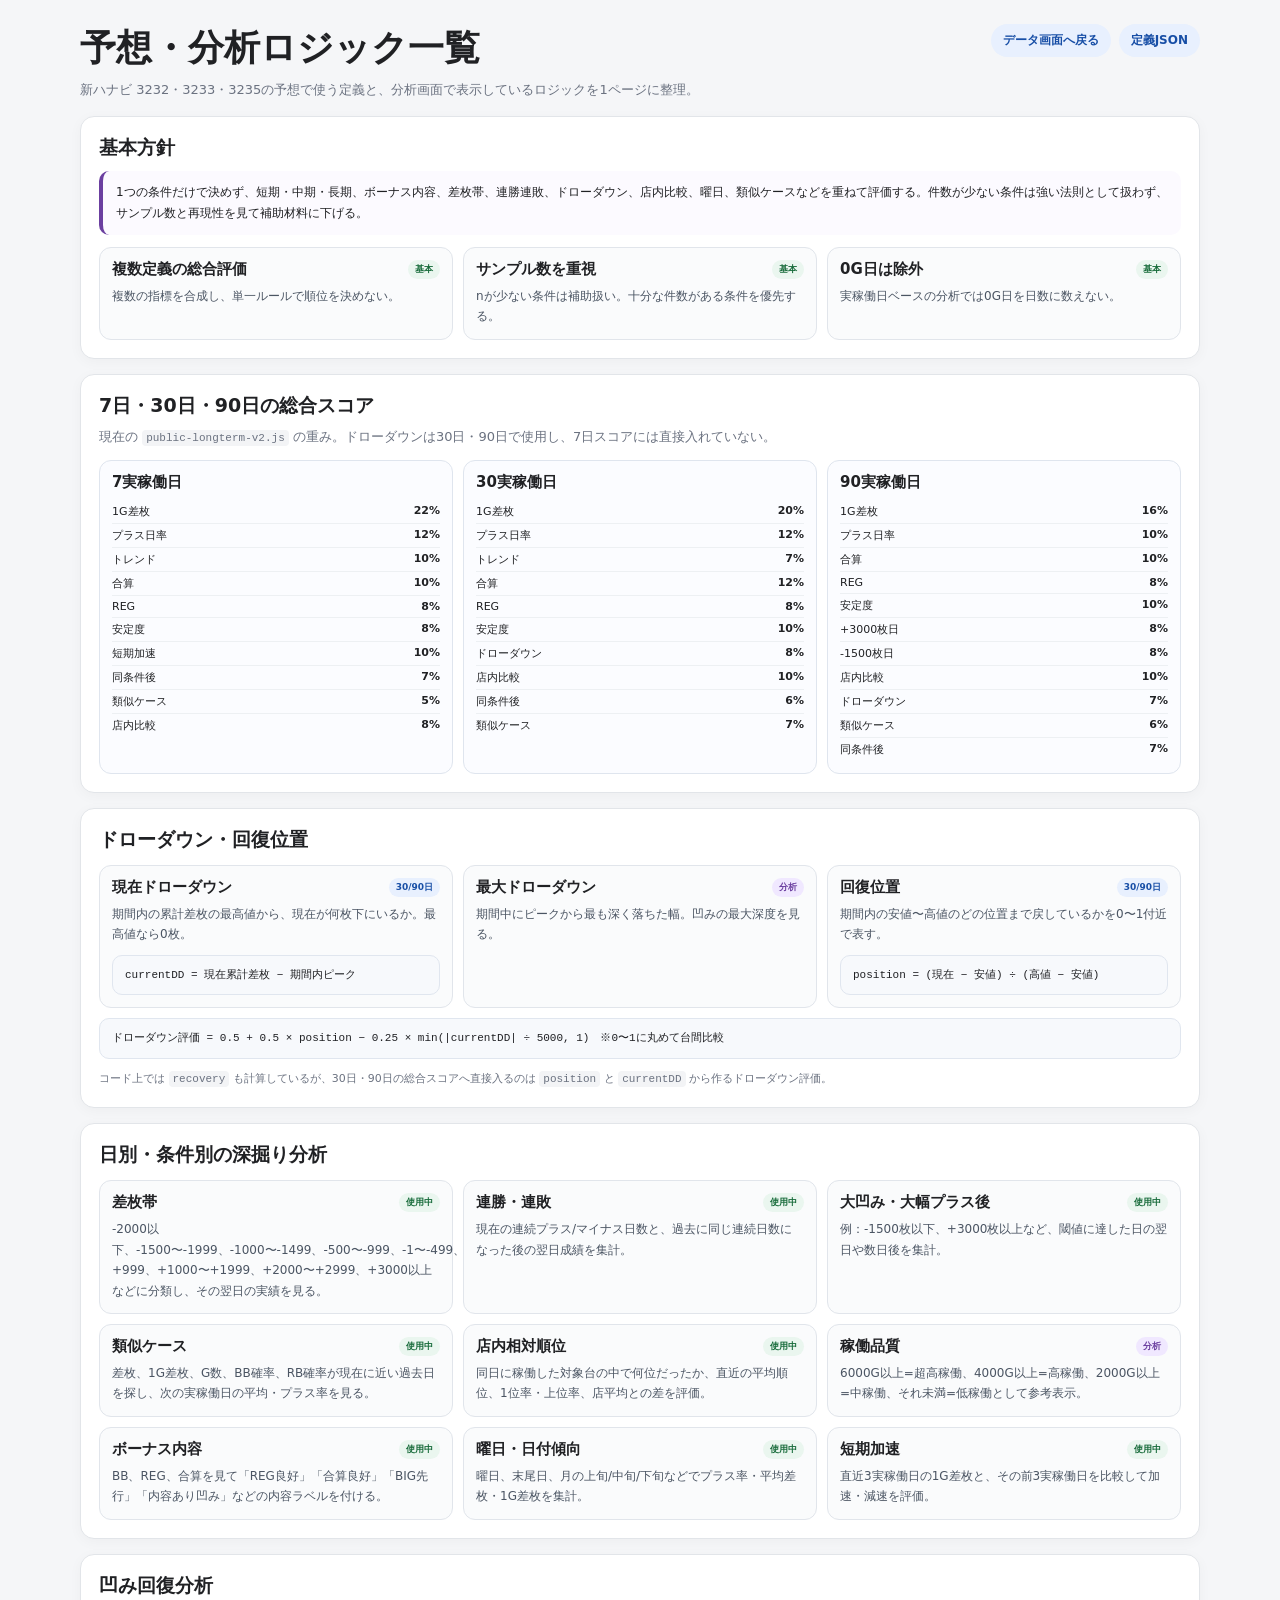
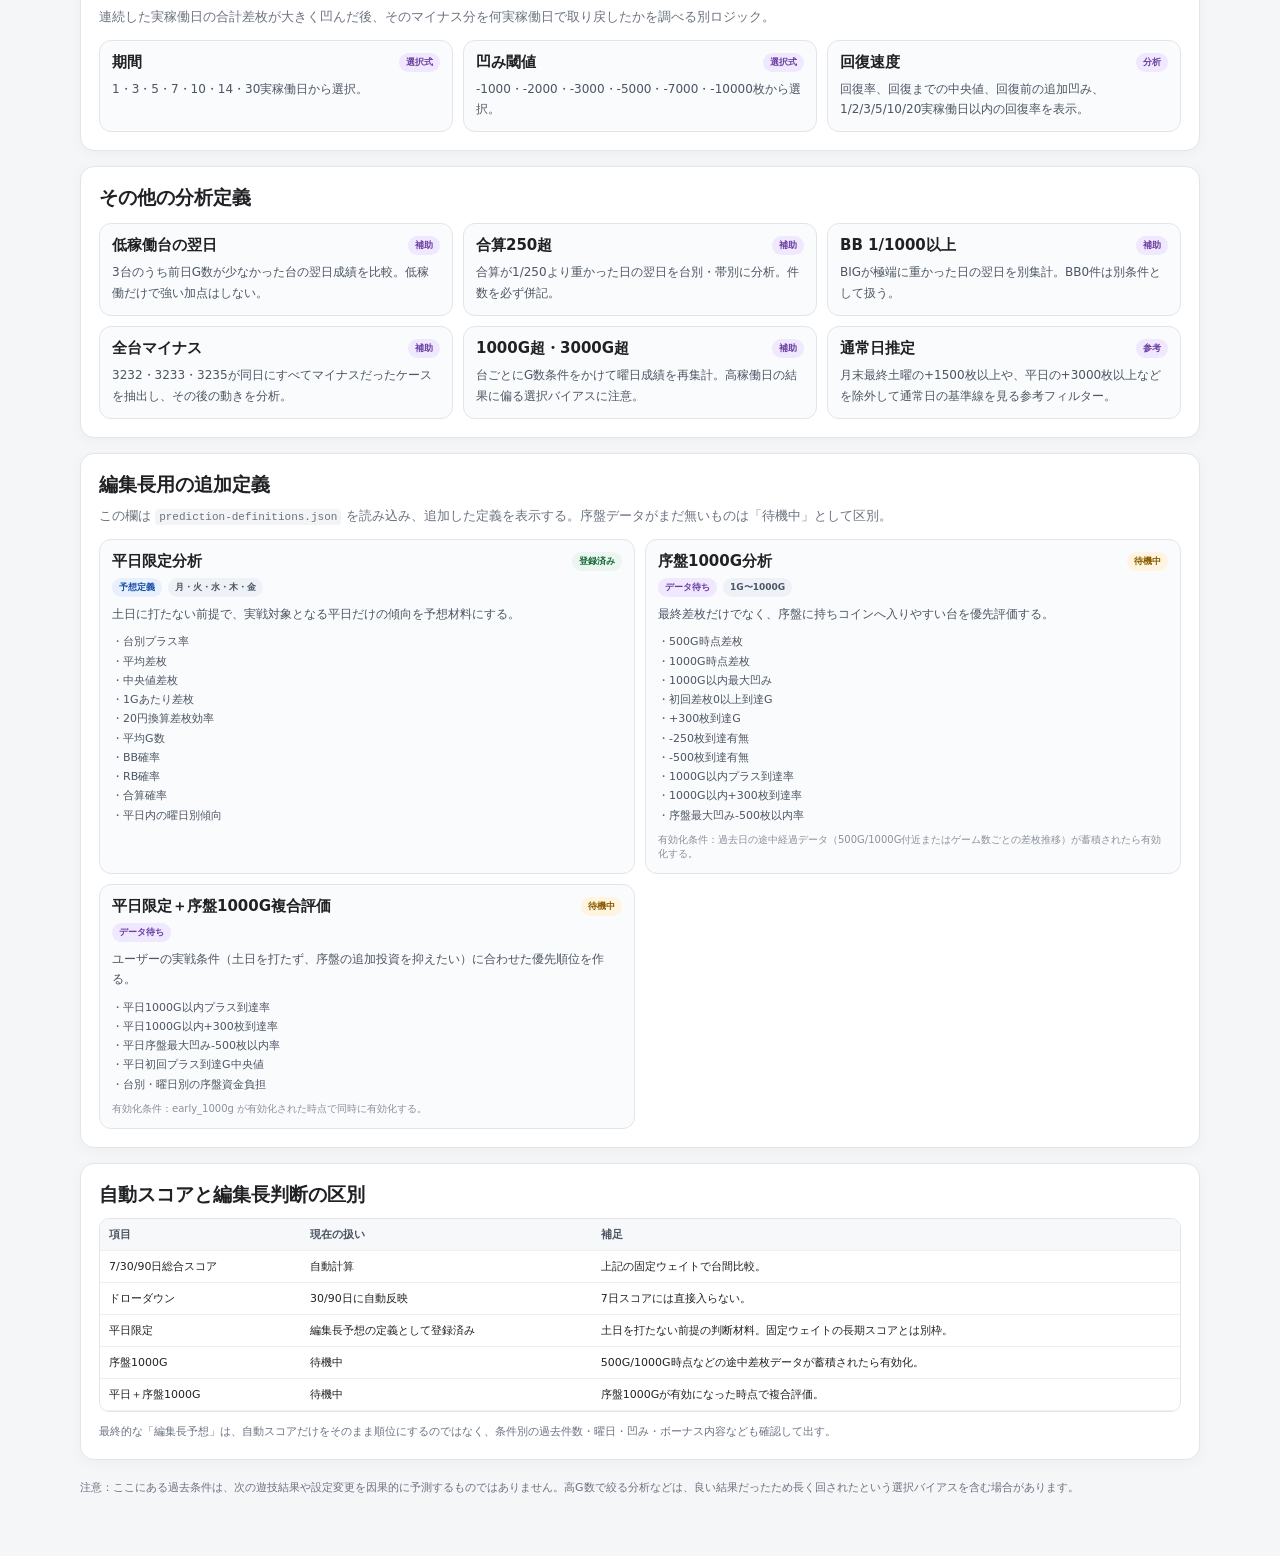
==== logic.html @ da870f47 "Add prediction and analysis logic reference page" ====
<!doctype html>
<html lang="ja">
<head>
<meta charset="utf-8">
<meta name="viewport" content="width=device-width,initial-scale=1">
<meta name="robots" content="noindex,nofollow,noarchive,nosnippet">
<meta name="googlebot" content="noindex,nofollow,noarchive,nosnippet">
<title>予想・分析ロジック一覧</title>
<style>
:root{font-family:system-ui,-apple-system,BlinkMacSystemFont,"Segoe UI","Yu Gothic",Meiryo,sans-serif;color:#202124;background:#f5f6f8}*{box-sizing:border-box}body{margin:0;background:#f5f6f8}.wrap{width:min(1120px,calc(100% - 28px));margin:24px auto 60px}.hero{display:flex;justify-content:space-between;gap:14px;align-items:flex-start}.hero h1{margin:0 0 6px;font-size:clamp(25px,4vw,36px)}.muted{color:#6b7280;font-size:13px;line-height:1.7}.toplinks{display:flex;gap:8px;flex-wrap:wrap}.btn{display:inline-block;text-decoration:none;color:#174ea6;background:#e8f0fe;border-radius:999px;padding:8px 12px;font-size:12px;font-weight:800}.panel{background:#fff;border:1px solid #e2e5e9;border-radius:14px;padding:18px;margin-top:15px;box-shadow:0 3px 14px rgba(0,0,0,.035)}h2{margin:0 0 7px;font-size:19px}h3{margin:0;font-size:15px}.grid{display:grid;grid-template-columns:repeat(3,minmax(0,1fr));gap:10px;margin-top:12px}.card{border:1px solid #e1e5eb;border-radius:12px;padding:12px;background:#fafbfc;min-width:0}.card .title{display:flex;justify-content:space-between;gap:8px;align-items:flex-start}.desc{font-size:12px;line-height:1.7;color:#4b5563;margin-top:7px}.tag{display:inline-block;border-radius:999px;padding:3px 7px;font-size:9px;font-weight:800;background:#eef2f7;color:#4b5563;white-space:nowrap}.tag.active{background:#eaf6ef;color:#176b3a}.tag.pending{background:#fff4df;color:#8b5b00}.tag.score{background:#e8f0fe;color:#174ea6}.tag.ref{background:#f0e8ff;color:#6b3fa0}.mini{display:grid;grid-template-columns:1fr auto;gap:5px 10px;font-size:11px;margin-top:9px}.mini span{color:#6b7280}.mini b{text-align:right}.formula{margin-top:10px;padding:10px 12px;background:#f7f9fc;border:1px solid #e0e6ef;border-radius:10px;font-family:ui-monospace,SFMono-Regular,Consolas,monospace;font-size:11px;line-height:1.7;overflow:auto}.weights{display:grid;grid-template-columns:repeat(3,minmax(0,1fr));gap:10px;margin-top:12px}.weightbox{border:1px solid #dfe5ee;border-radius:12px;padding:12px;background:#fbfcff}.weightbox h3{margin-bottom:8px}.barrow{display:grid;grid-template-columns:1fr 42px;gap:7px;font-size:11px;padding:4px 0;border-bottom:1px solid #edf0f3}.barrow:last-child{border-bottom:0}.barrow span:last-child{text-align:right;font-weight:800}.note{font-size:11px;color:#6b7280;line-height:1.75;margin-top:10px}.definitionGrid{display:grid;grid-template-columns:repeat(2,minmax(0,1fr));gap:10px;margin-top:12px}.statusline{display:flex;gap:6px;flex-wrap:wrap;margin-top:7px}.metriclist{font-size:11px;color:#4b5563;line-height:1.75;margin-top:8px}.source{font-size:10px;color:#8a919b;margin-top:8px}.footer{font-size:11px;color:#6b7280;line-height:1.75;margin-top:18px}.callout{border-left:4px solid #6b3fa0;background:#fcfaff;padding:11px 13px;border-radius:10px;margin-top:10px;font-size:12px;line-height:1.75}.tablewrap{overflow:auto;margin-top:10px;border:1px solid #e1e5eb;border-radius:10px}table{width:100%;min-width:720px;border-collapse:collapse;font-size:11px}th,td{padding:8px 9px;border-bottom:1px solid #edf0f3;text-align:left;vertical-align:top}th{background:#f7f8fa;color:#4b5563}code{font-size:11px;background:#f3f4f6;padding:2px 4px;border-radius:4px}@media(max-width:900px){.grid,.weights{grid-template-columns:1fr 1fr}}@media(max-width:650px){.hero{flex-direction:column}.grid,.weights,.definitionGrid{grid-template-columns:1fr}.wrap{width:calc(100% - 18px)}}
</style>
</head>
<body>
<main class="wrap">
<header class="hero">
  <div><h1>予想・分析ロジック一覧</h1><div class="muted">新ハナビ 3232・3233・3235の予想で使う定義と、分析画面で表示しているロジックを1ページに整理。</div></div>
  <div class="toplinks"><a class="btn" href="./">データ画面へ戻る</a><a class="btn" href="./prediction-definitions.json">定義JSON</a></div>
</header>

<section class="panel">
  <h2>基本方針</h2>
  <div class="callout">1つの条件だけで決めず、短期・中期・長期、ボーナス内容、差枚帯、連勝連敗、ドローダウン、店内比較、曜日、類似ケースなどを重ねて評価する。件数が少ない条件は強い法則として扱わず、サンプル数と再現性を見て補助材料に下げる。</div>
  <div class="grid">
    <div class="card"><div class="title"><h3>複数定義の総合評価</h3><span class="tag active">基本</span></div><div class="desc">複数の指標を合成し、単一ルールで順位を決めない。</div></div>
    <div class="card"><div class="title"><h3>サンプル数を重視</h3><span class="tag active">基本</span></div><div class="desc">nが少ない条件は補助扱い。十分な件数がある条件を優先する。</div></div>
    <div class="card"><div class="title"><h3>0G日は除外</h3><span class="tag active">基本</span></div><div class="desc">実稼働日ベースの分析では0G日を日数に数えない。</div></div>
  </div>
</section>

<section class="panel">
  <h2>7日・30日・90日の総合スコア</h2>
  <div class="muted">現在の <code>public-longterm-v2.js</code> の重み。ドローダウンは30日・90日で使用し、7日スコアには直接入れていない。</div>
  <div class="weights">
    <div class="weightbox"><h3>7実稼働日</h3>
      <div class="barrow"><span>1G差枚</span><span>22%</span></div><div class="barrow"><span>プラス日率</span><span>12%</span></div><div class="barrow"><span>トレンド</span><span>10%</span></div><div class="barrow"><span>合算</span><span>10%</span></div><div class="barrow"><span>REG</span><span>8%</span></div><div class="barrow"><span>安定度</span><span>8%</span></div><div class="barrow"><span>短期加速</span><span>10%</span></div><div class="barrow"><span>同条件後</span><span>7%</span></div><div class="barrow"><span>類似ケース</span><span>5%</span></div><div class="barrow"><span>店内比較</span><span>8%</span></div>
    </div>
    <div class="weightbox"><h3>30実稼働日</h3>
      <div class="barrow"><span>1G差枚</span><span>20%</span></div><div class="barrow"><span>プラス日率</span><span>12%</span></div><div class="barrow"><span>トレンド</span><span>7%</span></div><div class="barrow"><span>合算</span><span>12%</span></div><div class="barrow"><span>REG</span><span>8%</span></div><div class="barrow"><span>安定度</span><span>10%</span></div><div class="barrow"><span>ドローダウン</span><span>8%</span></div><div class="barrow"><span>店内比較</span><span>10%</span></div><div class="barrow"><span>同条件後</span><span>6%</span></div><div class="barrow"><span>類似ケース</span><span>7%</span></div>
    </div>
    <div class="weightbox"><h3>90実稼働日</h3>
      <div class="barrow"><span>1G差枚</span><span>16%</span></div><div class="barrow"><span>プラス日率</span><span>10%</span></div><div class="barrow"><span>合算</span><span>10%</span></div><div class="barrow"><span>REG</span><span>8%</span></div><div class="barrow"><span>安定度</span><span>10%</span></div><div class="barrow"><span>+3000枚日</span><span>8%</span></div><div class="barrow"><span>-1500枚日</span><span>8%</span></div><div class="barrow"><span>店内比較</span><span>10%</span></div><div class="barrow"><span>ドローダウン</span><span>7%</span></div><div class="barrow"><span>類似ケース</span><span>6%</span></div><div class="barrow"><span>同条件後</span><span>7%</span></div>
    </div>
  </div>
</section>

<section class="panel">
  <h2>ドローダウン・回復位置</h2>
  <div class="grid">
    <div class="card"><div class="title"><h3>現在ドローダウン</h3><span class="tag score">30/90日</span></div><div class="desc">期間内の累計差枚の最高値から、現在が何枚下にいるか。最高値なら0枚。</div><div class="formula">currentDD = 現在累計差枚 − 期間内ピーク</div></div>
    <div class="card"><div class="title"><h3>最大ドローダウン</h3><span class="tag ref">分析</span></div><div class="desc">期間中にピークから最も深く落ちた幅。凹みの最大深度を見る。</div></div>
    <div class="card"><div class="title"><h3>回復位置</h3><span class="tag score">30/90日</span></div><div class="desc">期間内の安値〜高値のどの位置まで戻しているかを0〜1付近で表す。</div><div class="formula">position = (現在 − 安値) ÷ (高値 − 安値)</div></div>
  </div>
  <div class="formula">ドローダウン評価 = 0.5 + 0.5 × position − 0.25 × min(|currentDD| ÷ 5000, 1)　※0〜1に丸めて台間比較</div>
  <div class="note">コード上では <code>recovery</code> も計算しているが、30日・90日の総合スコアへ直接入るのは <code>position</code> と <code>currentDD</code> から作るドローダウン評価。</div>
</section>

<section class="panel">
  <h2>日別・条件別の深掘り分析</h2>
  <div class="grid">
    <div class="card"><div class="title"><h3>差枚帯</h3><span class="tag active">使用中</span></div><div class="desc">-2000以下、-1500〜-1999、-1000〜-1499、-500〜-999、-1〜-499、+1〜+999、+1000〜+1999、+2000〜+2999、+3000以上などに分類し、その翌日の実績を見る。</div></div>
    <div class="card"><div class="title"><h3>連勝・連敗</h3><span class="tag active">使用中</span></div><div class="desc">現在の連続プラス/マイナス日数と、過去に同じ連続日数になった後の翌日成績を集計。</div></div>
    <div class="card"><div class="title"><h3>大凹み・大幅プラス後</h3><span class="tag active">使用中</span></div><div class="desc">例：-1500枚以下、+3000枚以上など、閾値に達した日の翌日や数日後を集計。</div></div>
    <div class="card"><div class="title"><h3>類似ケース</h3><span class="tag active">使用中</span></div><div class="desc">差枚、1G差枚、G数、BB確率、RB確率が現在に近い過去日を探し、次の実稼働日の平均・プラス率を見る。</div></div>
    <div class="card"><div class="title"><h3>店内相対順位</h3><span class="tag active">使用中</span></div><div class="desc">同日に稼働した対象台の中で何位だったか、直近の平均順位、1位率・上位率、店平均との差を評価。</div></div>
    <div class="card"><div class="title"><h3>稼働品質</h3><span class="tag ref">分析</span></div><div class="desc">6000G以上=超高稼働、4000G以上=高稼働、2000G以上=中稼働、それ未満=低稼働として参考表示。</div></div>
    <div class="card"><div class="title"><h3>ボーナス内容</h3><span class="tag active">使用中</span></div><div class="desc">BB、REG、合算を見て「REG良好」「合算良好」「BIG先行」「内容あり凹み」などの内容ラベルを付ける。</div></div>
    <div class="card"><div class="title"><h3>曜日・日付傾向</h3><span class="tag active">使用中</span></div><div class="desc">曜日、末尾日、月の上旬/中旬/下旬などでプラス率・平均差枚・1G差枚を集計。</div></div>
    <div class="card"><div class="title"><h3>短期加速</h3><span class="tag active">使用中</span></div><div class="desc">直近3実稼働日の1G差枚と、その前3実稼働日を比較して加速・減速を評価。</div></div>
  </div>
</section>

<section class="panel">
  <h2>凹み回復分析</h2>
  <div class="muted">連続した実稼働日の合計差枚が大きく凹んだ後、そのマイナス分を何実稼働日で取り戻したかを調べる別ロジック。</div>
  <div class="grid">
    <div class="card"><div class="title"><h3>期間</h3><span class="tag ref">選択式</span></div><div class="desc">1・3・5・7・10・14・30実稼働日から選択。</div></div>
    <div class="card"><div class="title"><h3>凹み閾値</h3><span class="tag ref">選択式</span></div><div class="desc">-1000・-2000・-3000・-5000・-7000・-10000枚から選択。</div></div>
    <div class="card"><div class="title"><h3>回復速度</h3><span class="tag ref">分析</span></div><div class="desc">回復率、回復までの中央値、回復前の追加凹み、1/2/3/5/10/20実稼働日以内の回復率を表示。</div></div>
  </div>
</section>

<section class="panel">
  <h2>その他の分析定義</h2>
  <div class="grid">
    <div class="card"><div class="title"><h3>低稼働台の翌日</h3><span class="tag ref">補助</span></div><div class="desc">3台のうち前日G数が少なかった台の翌日成績を比較。低稼働だけで強い加点はしない。</div></div>
    <div class="card"><div class="title"><h3>合算250超</h3><span class="tag ref">補助</span></div><div class="desc">合算が1/250より重かった日の翌日を台別・帯別に分析。件数を必ず併記。</div></div>
    <div class="card"><div class="title"><h3>BB 1/1000以上</h3><span class="tag ref">補助</span></div><div class="desc">BIGが極端に重かった日の翌日を別集計。BB0件は別条件として扱う。</div></div>
    <div class="card"><div class="title"><h3>全台マイナス</h3><span class="tag ref">補助</span></div><div class="desc">3232・3233・3235が同日にすべてマイナスだったケースを抽出し、その後の動きを分析。</div></div>
    <div class="card"><div class="title"><h3>1000G超・3000G超</h3><span class="tag ref">補助</span></div><div class="desc">台ごとにG数条件をかけて曜日成績を再集計。高稼働日の結果に偏る選択バイアスに注意。</div></div>
    <div class="card"><div class="title"><h3>通常日推定</h3><span class="tag ref">参考</span></div><div class="desc">月末最終土曜の+1500枚以上や、平日の+3000枚以上などを除外して通常日の基準線を見る参考フィルター。</div></div>
  </div>
</section>

<section class="panel">
  <h2>編集長用の追加定義</h2>
  <div class="muted">この欄は <code>prediction-definitions.json</code> を読み込み、追加した定義を表示する。序盤データがまだ無いものは「待機中」として区別。</div>
  <div id="customDefinitions" class="definitionGrid"><div class="card"><div class="desc">定義を読み込んでいます…</div></div></div>
</section>

<section class="panel">
  <h2>自動スコアと編集長判断の区別</h2>
  <div class="tablewrap"><table><thead><tr><th>項目</th><th>現在の扱い</th><th>補足</th></tr></thead><tbody>
    <tr><td>7/30/90日総合スコア</td><td>自動計算</td><td>上記の固定ウェイトで台間比較。</td></tr>
    <tr><td>ドローダウン</td><td>30/90日に自動反映</td><td>7日スコアには直接入らない。</td></tr>
    <tr><td>平日限定</td><td>編集長予想の定義として登録済み</td><td>土日を打たない前提の判断材料。固定ウェイトの長期スコアとは別枠。</td></tr>
    <tr><td>序盤1000G</td><td>待機中</td><td>500G/1000G時点などの途中差枚データが蓄積されたら有効化。</td></tr>
    <tr><td>平日＋序盤1000G</td><td>待機中</td><td>序盤1000Gが有効になった時点で複合評価。</td></tr>
  </tbody></table></div>
  <div class="note">最終的な「編集長予想」は、自動スコアだけをそのまま順位にするのではなく、条件別の過去件数・曜日・凹み・ボーナス内容なども確認して出す。</div>
</section>

<div class="footer">注意：ここにある過去条件は、次の遊技結果や設定変更を因果的に予測するものではありません。高G数で絞る分析などは、良い結果だったため長く回されたという選択バイアスを含む場合があります。</div>
</main>
<script>
const esc=s=>String(s??'').replace(/[&<>"']/g,c=>({'&':'&amp;','<':'&lt;','>':'&gt;','"':'&quot;',"'":'&#39;'}[c]));
(async()=>{
  const box=document.getElementById('customDefinitions');
  try{
    const r=await fetch('./prediction-definitions.json?t='+Date.now(),{cache:'no-store'}); if(!r.ok)throw new Error('HTTP '+r.status);
    const d=await r.json(); const defs=Array.isArray(d.definitions)?d.definitions:[];
    box.innerHTML=defs.map(x=>{
      const pending=x.status==='pending_intraday_data'; const metrics=Array.isArray(x.metrics)?x.metrics:[];
      const scope=Array.isArray(x.scope)?x.scope.join('・'):'';
      return `<div class="card"><div class="title"><h3>${esc(x.name)}</h3><span class="tag ${pending?'pending':'active'}">${pending?'待機中':'登録済み'}</span></div><div class="statusline">${x.useInForecast?'<span class="tag score">予想定義</span>':'<span class="tag ref">データ待ち</span>'}${scope?`<span class="tag">${esc(scope)}</span>`:''}</div><div class="desc">${esc(x.purpose||'')}</div><div class="metriclist">${metrics.map(m=>'・'+esc(m)).join('<br>')}</div>${x.activationCondition?`<div class="source">有効化条件：${esc(x.activationCondition)}</div>`:''}</div>`;
    }).join('') || '<div class="card"><div class="desc">追加定義はありません。</div></div>';
  }catch(e){box.innerHTML='<div class="card"><div class="desc">追加定義を読み込めませんでした。</div></div>';}
})();
</script>
</body>
</html>
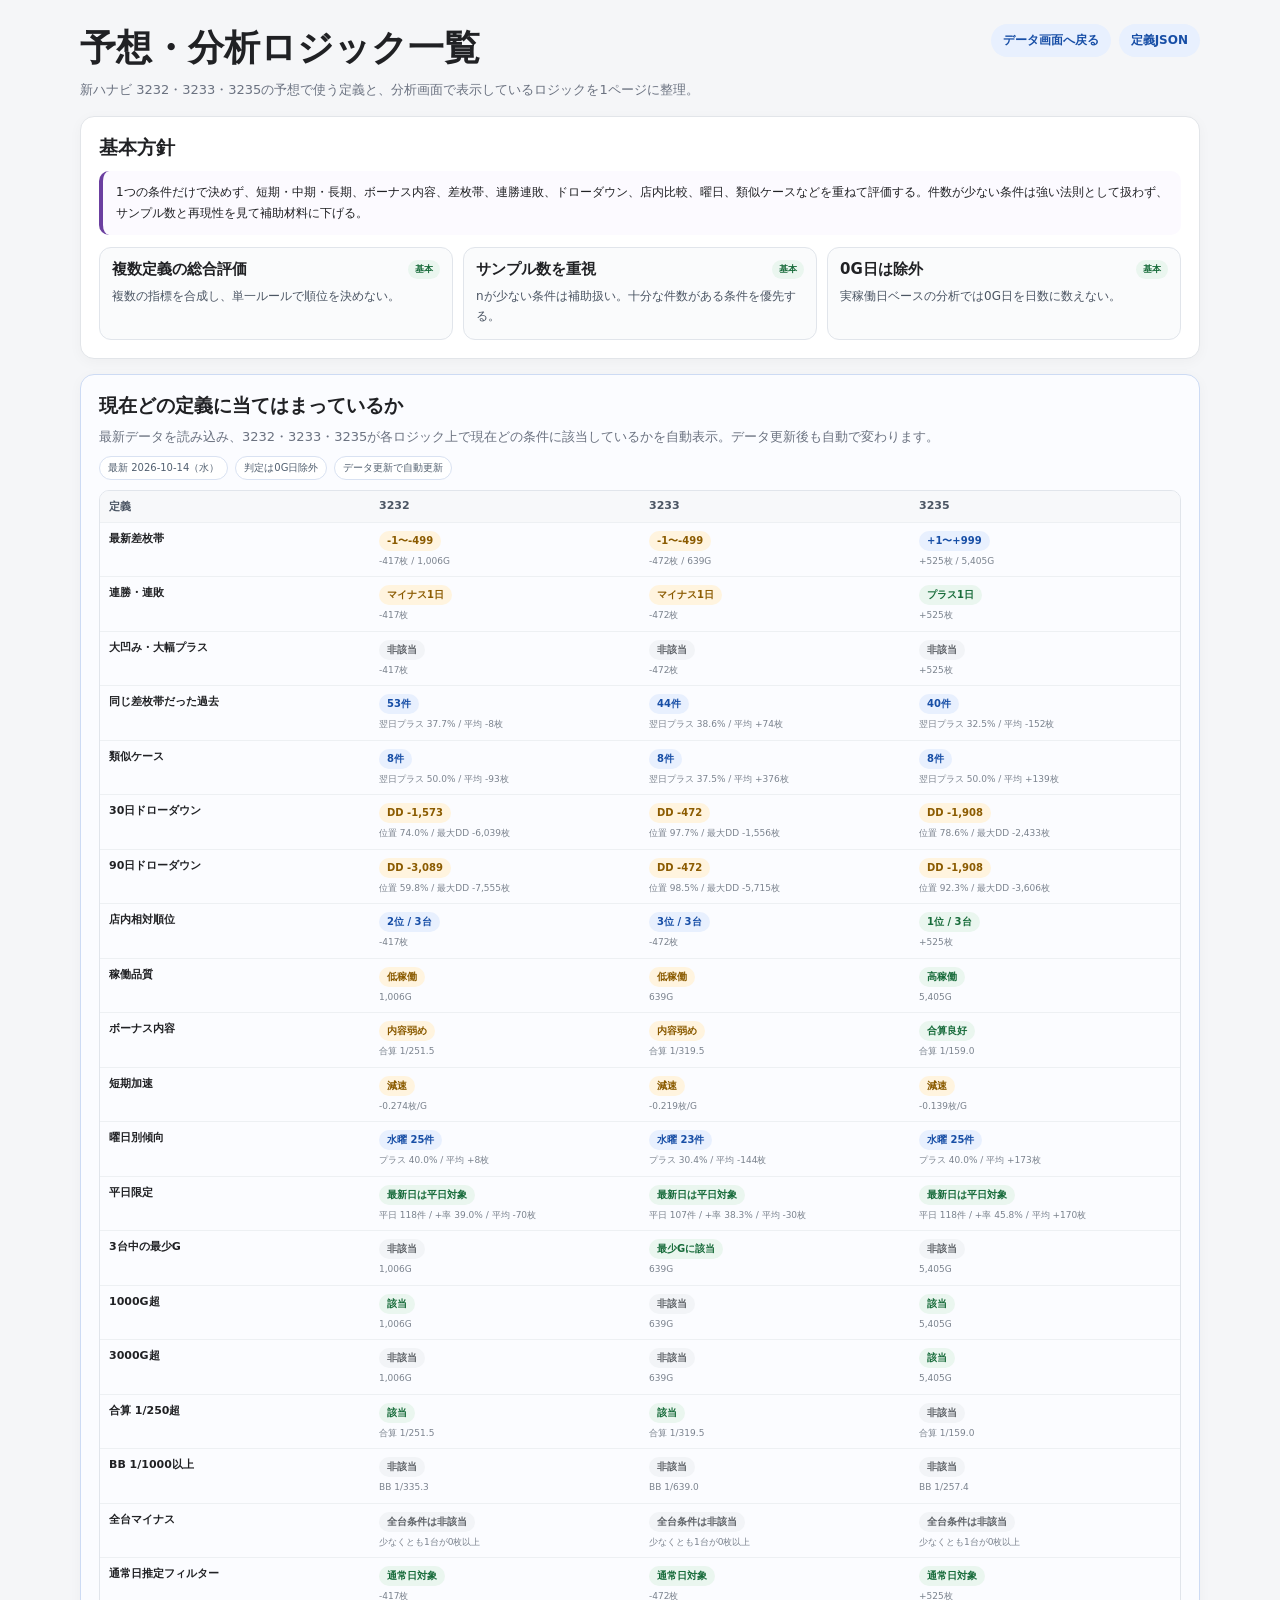
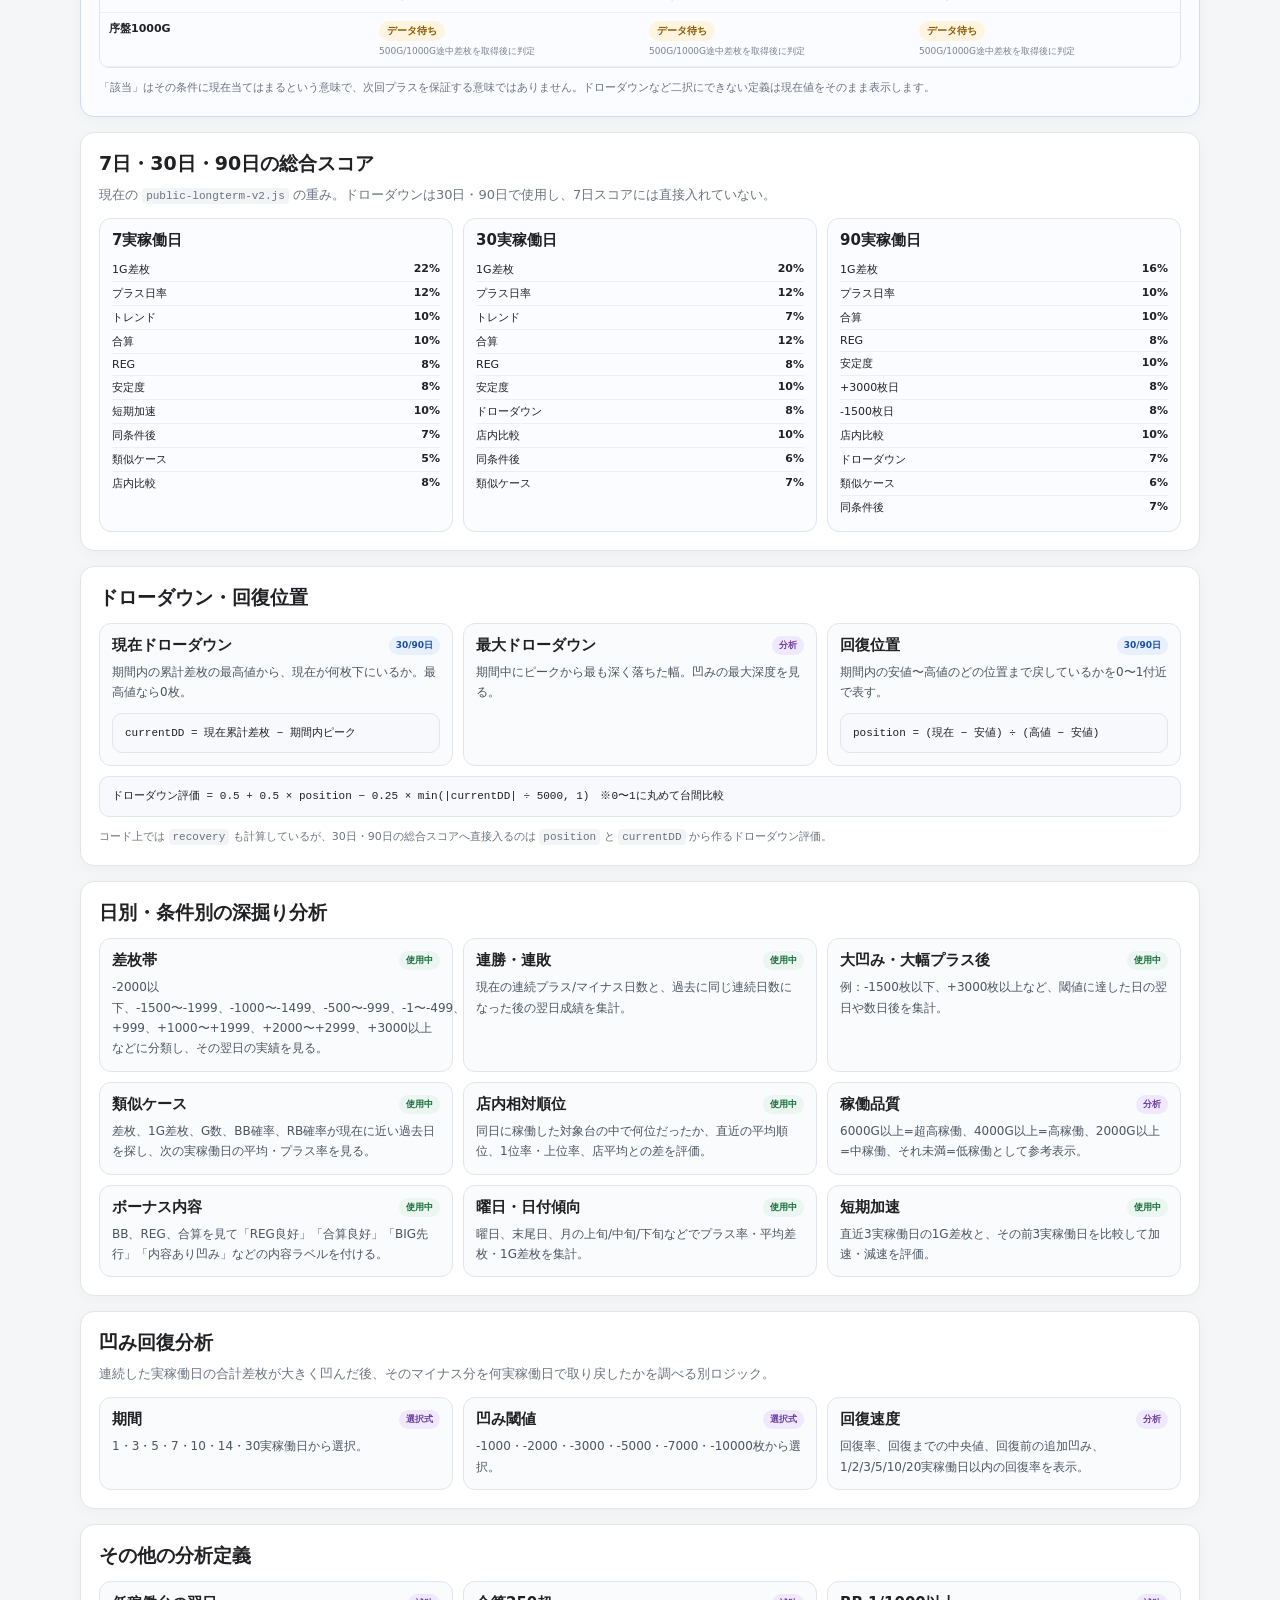
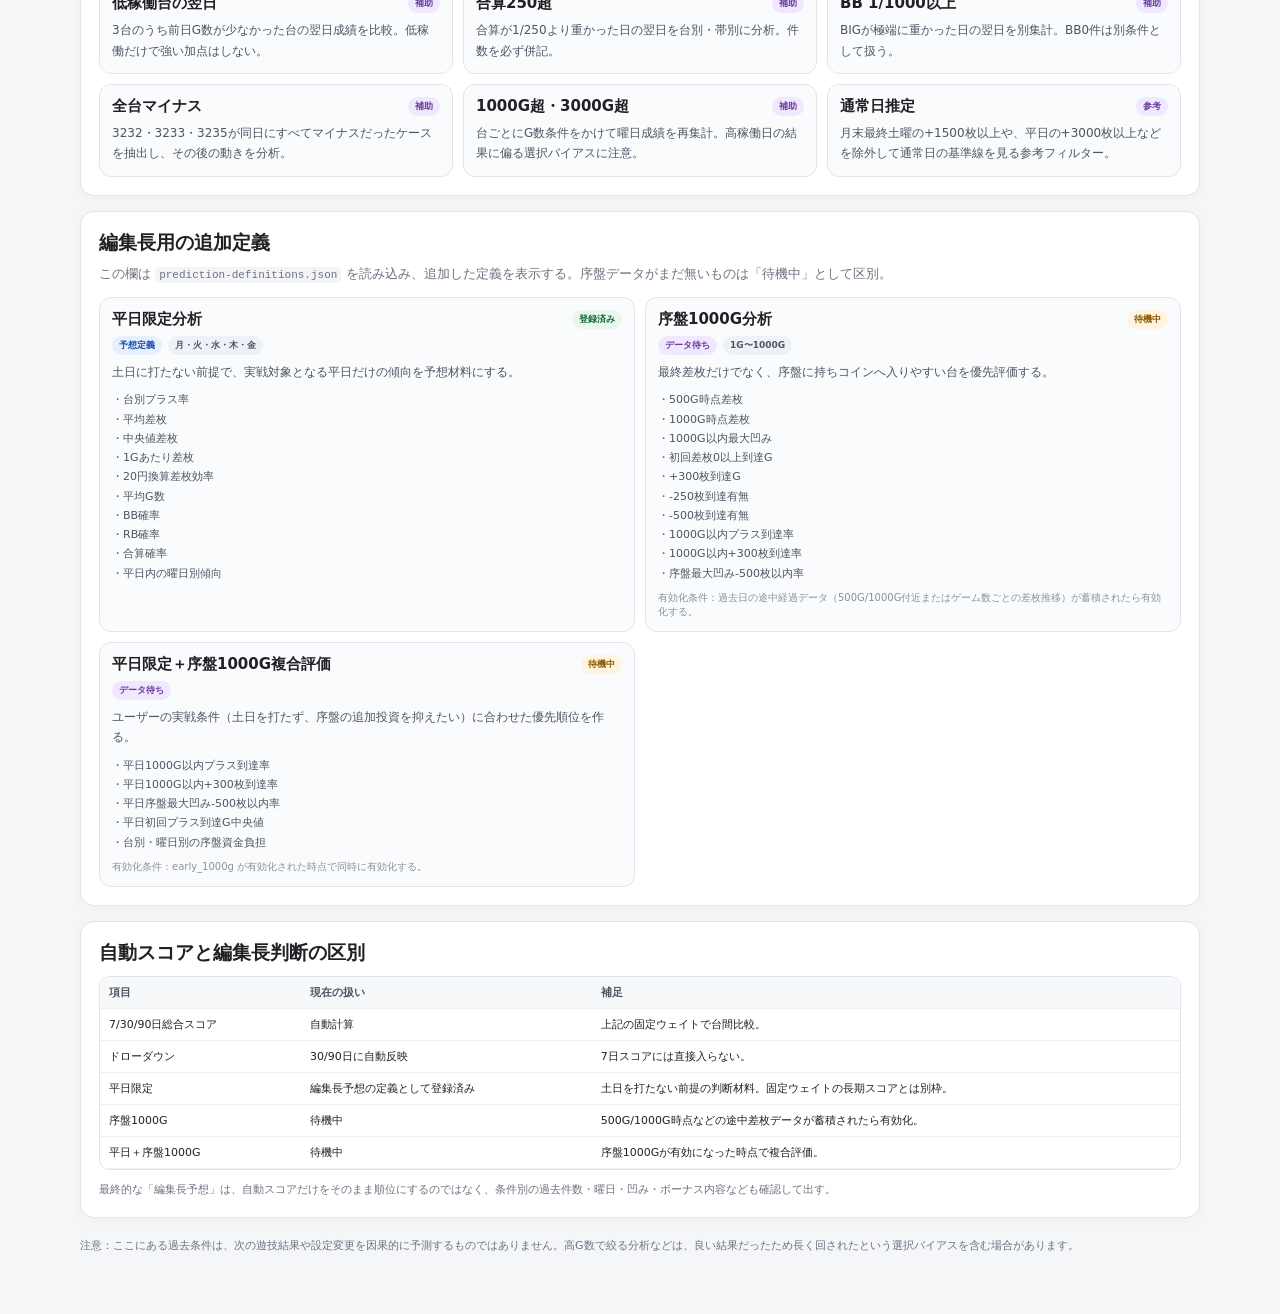
==== commit ce403211: "Show current machine matches for each prediction logic" ====
--- a/logic.html
+++ b/logic.html
@@ -7,7 +7,7 @@
 <meta name="googlebot" content="noindex,nofollow,noarchive,nosnippet">
 <title>予想・分析ロジック一覧</title>
 <style>
-:root{font-family:system-ui,-apple-system,BlinkMacSystemFont,"Segoe UI","Yu Gothic",Meiryo,sans-serif;color:#202124;background:#f5f6f8}*{box-sizing:border-box}body{margin:0;background:#f5f6f8}.wrap{width:min(1120px,calc(100% - 28px));margin:24px auto 60px}.hero{display:flex;justify-content:space-between;gap:14px;align-items:flex-start}.hero h1{margin:0 0 6px;font-size:clamp(25px,4vw,36px)}.muted{color:#6b7280;font-size:13px;line-height:1.7}.toplinks{display:flex;gap:8px;flex-wrap:wrap}.btn{display:inline-block;text-decoration:none;color:#174ea6;background:#e8f0fe;border-radius:999px;padding:8px 12px;font-size:12px;font-weight:800}.panel{background:#fff;border:1px solid #e2e5e9;border-radius:14px;padding:18px;margin-top:15px;box-shadow:0 3px 14px rgba(0,0,0,.035)}h2{margin:0 0 7px;font-size:19px}h3{margin:0;font-size:15px}.grid{display:grid;grid-template-columns:repeat(3,minmax(0,1fr));gap:10px;margin-top:12px}.card{border:1px solid #e1e5eb;border-radius:12px;padding:12px;background:#fafbfc;min-width:0}.card .title{display:flex;justify-content:space-between;gap:8px;align-items:flex-start}.desc{font-size:12px;line-height:1.7;color:#4b5563;margin-top:7px}.tag{display:inline-block;border-radius:999px;padding:3px 7px;font-size:9px;font-weight:800;background:#eef2f7;color:#4b5563;white-space:nowrap}.tag.active{background:#eaf6ef;color:#176b3a}.tag.pending{background:#fff4df;color:#8b5b00}.tag.score{background:#e8f0fe;color:#174ea6}.tag.ref{background:#f0e8ff;color:#6b3fa0}.mini{display:grid;grid-template-columns:1fr auto;gap:5px 10px;font-size:11px;margin-top:9px}.mini span{color:#6b7280}.mini b{text-align:right}.formula{margin-top:10px;padding:10px 12px;background:#f7f9fc;border:1px solid #e0e6ef;border-radius:10px;font-family:ui-monospace,SFMono-Regular,Consolas,monospace;font-size:11px;line-height:1.7;overflow:auto}.weights{display:grid;grid-template-columns:repeat(3,minmax(0,1fr));gap:10px;margin-top:12px}.weightbox{border:1px solid #dfe5ee;border-radius:12px;padding:12px;background:#fbfcff}.weightbox h3{margin-bottom:8px}.barrow{display:grid;grid-template-columns:1fr 42px;gap:7px;font-size:11px;padding:4px 0;border-bottom:1px solid #edf0f3}.barrow:last-child{border-bottom:0}.barrow span:last-child{text-align:right;font-weight:800}.note{font-size:11px;color:#6b7280;line-height:1.75;margin-top:10px}.definitionGrid{display:grid;grid-template-columns:repeat(2,minmax(0,1fr));gap:10px;margin-top:12px}.statusline{display:flex;gap:6px;flex-wrap:wrap;margin-top:7px}.metriclist{font-size:11px;color:#4b5563;line-height:1.75;margin-top:8px}.source{font-size:10px;color:#8a919b;margin-top:8px}.footer{font-size:11px;color:#6b7280;line-height:1.75;margin-top:18px}.callout{border-left:4px solid #6b3fa0;background:#fcfaff;padding:11px 13px;border-radius:10px;margin-top:10px;font-size:12px;line-height:1.75}.tablewrap{overflow:auto;margin-top:10px;border:1px solid #e1e5eb;border-radius:10px}table{width:100%;min-width:720px;border-collapse:collapse;font-size:11px}th,td{padding:8px 9px;border-bottom:1px solid #edf0f3;text-align:left;vertical-align:top}th{background:#f7f8fa;color:#4b5563}code{font-size:11px;background:#f3f4f6;padding:2px 4px;border-radius:4px}@media(max-width:900px){.grid,.weights{grid-template-columns:1fr 1fr}}@media(max-width:650px){.hero{flex-direction:column}.grid,.weights,.definitionGrid{grid-template-columns:1fr}.wrap{width:calc(100% - 18px)}}
+:root{font-family:system-ui,-apple-system,BlinkMacSystemFont,"Segoe UI","Yu Gothic",Meiryo,sans-serif;color:#202124;background:#f5f6f8}*{box-sizing:border-box}body{margin:0;background:#f5f6f8}.wrap{width:min(1120px,calc(100% - 28px));margin:24px auto 60px}.hero{display:flex;justify-content:space-between;gap:14px;align-items:flex-start}.hero h1{margin:0 0 6px;font-size:clamp(25px,4vw,36px)}.muted{color:#6b7280;font-size:13px;line-height:1.7}.toplinks{display:flex;gap:8px;flex-wrap:wrap}.btn{display:inline-block;text-decoration:none;color:#174ea6;background:#e8f0fe;border-radius:999px;padding:8px 12px;font-size:12px;font-weight:800}.panel{background:#fff;border:1px solid #e2e5e9;border-radius:14px;padding:18px;margin-top:15px;box-shadow:0 3px 14px rgba(0,0,0,.035)}h2{margin:0 0 7px;font-size:19px}h3{margin:0;font-size:15px}.grid{display:grid;grid-template-columns:repeat(3,minmax(0,1fr));gap:10px;margin-top:12px}.card{border:1px solid #e1e5eb;border-radius:12px;padding:12px;background:#fafbfc;min-width:0}.card .title{display:flex;justify-content:space-between;gap:8px;align-items:flex-start}.desc{font-size:12px;line-height:1.7;color:#4b5563;margin-top:7px}.tag{display:inline-block;border-radius:999px;padding:3px 7px;font-size:9px;font-weight:800;background:#eef2f7;color:#4b5563;white-space:nowrap}.tag.active{background:#eaf6ef;color:#176b3a}.tag.pending{background:#fff4df;color:#8b5b00}.tag.score{background:#e8f0fe;color:#174ea6}.tag.ref{background:#f0e8ff;color:#6b3fa0}.mini{display:grid;grid-template-columns:1fr auto;gap:5px 10px;font-size:11px;margin-top:9px}.mini span{color:#6b7280}.mini b{text-align:right}.formula{margin-top:10px;padding:10px 12px;background:#f7f9fc;border:1px solid #e0e6ef;border-radius:10px;font-family:ui-monospace,SFMono-Regular,Consolas,monospace;font-size:11px;line-height:1.7;overflow:auto}.weights{display:grid;grid-template-columns:repeat(3,minmax(0,1fr));gap:10px;margin-top:12px}.weightbox{border:1px solid #dfe5ee;border-radius:12px;padding:12px;background:#fbfcff}.weightbox h3{margin-bottom:8px}.barrow{display:grid;grid-template-columns:1fr 42px;gap:7px;font-size:11px;padding:4px 0;border-bottom:1px solid #edf0f3}.barrow:last-child{border-bottom:0}.barrow span:last-child{text-align:right;font-weight:800}.note{font-size:11px;color:#6b7280;line-height:1.75;margin-top:10px}.definitionGrid{display:grid;grid-template-columns:repeat(2,minmax(0,1fr));gap:10px;margin-top:12px}.statusline{display:flex;gap:6px;flex-wrap:wrap;margin-top:7px}.metriclist{font-size:11px;color:#4b5563;line-height:1.75;margin-top:8px}.source{font-size:10px;color:#8a919b;margin-top:8px}.footer{font-size:11px;color:#6b7280;line-height:1.75;margin-top:18px}.callout{border-left:4px solid #6b3fa0;background:#fcfaff;padding:11px 13px;border-radius:10px;margin-top:10px;font-size:12px;line-height:1.75}.tablewrap{overflow:auto;margin-top:10px;border:1px solid #e1e5eb;border-radius:10px}table{width:100%;min-width:720px;border-collapse:collapse;font-size:11px}th,td{padding:8px 9px;border-bottom:1px solid #edf0f3;text-align:left;vertical-align:top}th{background:#f7f8fa;color:#4b5563}code{font-size:11px;background:#f3f4f6;padding:2px 4px;border-radius:4px}.matchPanel{border-color:#cddbf4;background:#fbfcff}.matchMeta{display:flex;gap:7px;flex-wrap:wrap;margin-top:8px}.matchMeta span{font-size:10px;border:1px solid #d9e2f2;background:#fff;border-radius:999px;padding:4px 8px;color:#526070}.matchTable{min-width:900px}.matchTable th:not(:first-child){width:25%}.matchName{font-weight:900;font-size:11px}.matchTag{display:inline-block;border-radius:999px;padding:4px 8px;font-size:10px;font-weight:900;line-height:1.2}.matchTag.hit{background:#eaf6ef;color:#176b3a}.matchTag.no{background:#f2f4f7;color:#5f6368}.matchTag.warn{background:#fff4df;color:#8b5b00}.matchTag.info{background:#e8f0fe;color:#174ea6}.matchTag.bad{background:#fff0ef;color:#a72b20}.matchSub{font-size:9px;color:#7a828d;line-height:1.5;margin-top:4px}.matchLoading{padding:13px;border-radius:10px;background:#f7f9fc;color:#6b7280;font-size:12px;margin-top:10px}@media(max-width:900px){.grid,.weights{grid-template-columns:1fr 1fr}}@media(max-width:650px){.hero{flex-direction:column}.grid,.weights,.definitionGrid{grid-template-columns:1fr}.wrap{width:calc(100% - 18px)}}
 </style>
 </head>
 <body>
@@ -25,6 +25,15 @@
     <div class="card"><div class="title"><h3>サンプル数を重視</h3><span class="tag active">基本</span></div><div class="desc">nが少ない条件は補助扱い。十分な件数がある条件を優先する。</div></div>
     <div class="card"><div class="title"><h3>0G日は除外</h3><span class="tag active">基本</span></div><div class="desc">実稼働日ベースの分析では0G日を日数に数えない。</div></div>
   </div>
+</section>
+
+<section class="panel matchPanel">
+  <h2>現在どの定義に当てはまっているか</h2>
+  <div class="muted">最新データを読み込み、3232・3233・3235が各ロジック上で現在どの条件に該当しているかを自動表示。データ更新後も自動で変わります。</div>
+  <div id="matchMeta" class="matchMeta"></div>
+  <div id="matchStatus" class="matchLoading">最新データを判定しています…</div>
+  <div id="matchTableWrap" class="tablewrap" hidden><table class="matchTable"><thead><tr><th>定義</th><th>3232</th><th>3233</th><th>3235</th></tr></thead><tbody id="matchBody"></tbody></table></div>
+  <div class="note">「該当」はその条件に現在当てはまるという意味で、次回プラスを保証する意味ではありません。ドローダウンなど二択にできない定義は現在値をそのまま表示します。</div>
 </section>
 
 <section class="panel">
@@ -113,6 +122,52 @@
 </main>
 <script>
 const esc=s=>String(s??'').replace(/[&<>"']/g,c=>({'&':'&amp;','<':'&lt;','>':'&gt;','"':'&quot;',"'":'&#39;'}[c]));
+const MACHINES=['3232','3233','3235'];
+const fmt=n=>Math.round(Number(n)||0).toLocaleString('ja-JP');
+const signed=n=>{n=Number(n)||0;return(n>0?'+':'')+fmt(n)};
+const pct=n=>Number.isFinite(n)?(n*100).toFixed(1)+'%':'-';
+const mean=a=>a.length?a.reduce((s,x)=>s+x,0)/a.length:0;
+const perG=r=>r&&Number(r.games)>0?(Number(r.diff)||0)/Number(r.games):0;
+const prob=(g,c)=>Number(c)>0?Number(g)/Number(c):Infinity;
+const weekdayJa=d=>['日','月','火','水','木','金','土'][new Date(String(d)+'T12:00:00').getDay()]||'';
+function machineDays(records,m){const mp=new Map();records.filter(r=>String(r.machineNo)===String(m)).forEach(r=>{const d=String(r.date||'');if(!d)return;if(!mp.has(d))mp.set(d,{date:d,games:0,diff:0,bb:0,rb:0});const x=mp.get(d);x.games+=Number(r.games)||0;x.diff+=Number(r.diff)||0;x.bb+=Number(r.bb)||0;x.rb+=Number(r.rb)||0;});return [...mp.values()].filter(x=>x.games>0).sort((a,b)=>a.date.localeCompare(b.date));}
+function diffBand(d){d=Number(d)||0;if(d<=-2000)return'-2000以下';if(d<=-1500)return'-1500〜-1999';if(d<=-1000)return'-1000〜-1499';if(d<=-500)return'-500〜-999';if(d<0)return'-1〜-499';if(d>=3000)return'+3000以上';if(d>=2000)return'+2000〜+2999';if(d>=1000)return'+1000〜+1999';if(d>0)return'+1〜+999';return'0';}
+function streak(rows){if(!rows.length)return{sign:0,len:0};const s=Math.sign(rows.at(-1).diff);if(!s)return{sign:0,len:0};let len=0;for(let i=rows.length-1;i>=0;i--){if(Math.sign(rows[i].diff)!==s)break;len++;}return{sign:s,len};}
+function dd(rows,n){const a=rows.slice(-n);let c=0,peak=0,trough=0,maxDD=0;for(const r of a){c+=r.diff;peak=Math.max(peak,c);trough=Math.min(trough,c);maxDD=Math.min(maxDD,c-peak);}const range=peak-trough;return{currentDD:c-peak,maxDD,position:range?(c-trough)/range:.5};}
+function sameBand(rows){if(rows.length<2)return{n:0,plus:0,avg:0};const b=diffBand(rows.at(-1).diff),out=[];for(let i=0;i<rows.length-1;i++)if(diffBand(rows[i].diff)===b)out.push(rows[i+1]);return{n:out.length,plus:out.length?out.filter(x=>x.diff>0).length/out.length:0,avg:out.length?mean(out.map(x=>x.diff)):0};}
+function similar(rows){if(rows.length<3)return{n:0,plus:0,avg:0};const cur=rows.at(-1);const feat=x=>[x.diff/2000,perG(x)/.3,x.games/6000,prob(x.games,x.bb)/300,prob(x.games,x.rb)/350].map(v=>Number.isFinite(v)?v:9);const cf=feat(cur),cand=[];for(let i=0;i<rows.length-1;i++){const f=feat(rows[i]);const dist=Math.sqrt(f.reduce((s,v,j)=>s+(v-cf[j])*(v-cf[j]),0));cand.push({dist,next:rows[i+1]});}cand.sort((a,b)=>a.dist-b.dist);const top=cand.slice(0,8);return{n:top.length,plus:top.length?top.filter(x=>x.next.diff>0).length/top.length:0,avg:top.length?mean(top.map(x=>x.next.diff)):0};}
+function quality(g){if(g>=6000)return'超高稼働';if(g>=4000)return'高稼働';if(g>=2000)return'中稼働';return'低稼働';}
+function bonusLabel(r){if(!r)return'-';const bp=prob(r.games,r.bb),rp=prob(r.games,r.rb),tp=prob(r.games,r.bb+r.rb);if(tp<=140&&bp<=280&&rp<=350)return'BIG・REGとも良好';if(rp<=300&&r.diff<0)return'内容あり凹み';if(rp<=330)return'REG良好';if(bp<=250)return'BIG先行';if(tp<=160)return'合算良好';if(r.diff>1000&&rp>=450)return'BIG偏重プラス';return'内容弱め';}
+function accel(rows){const p=rows.slice(-6).map(perG);if(p.length<4)return null;const a=mean(p.slice(-3)),b=mean(p.slice(0,Math.max(1,p.length-3)));return a-b;}
+function histStats(rows,filter){const a=rows.filter(filter);return{n:a.length,plus:a.length?a.filter(x=>x.diff>0).length/a.length:0,avg:a.length?mean(a.map(x=>x.diff)):0};}
+function lastSaturday(d){const x=new Date(String(d)+'T12:00:00');if(x.getDay()!==6)return false;const y=new Date(x);y.setDate(y.getDate()+7);return y.getMonth()!==x.getMonth();}
+function cell(cls,title,sub=''){return `<span class="matchTag ${cls}">${esc(title)}</span>${sub?`<div class="matchSub">${esc(sub)}</div>`:''}`;}
+function renderMatches(records){const latest=[...new Set(records.filter(r=>MACHINES.includes(String(r.machineNo))).map(r=>String(r.date||'')).filter(Boolean))].sort().pop();if(!latest)throw new Error('対象データなし');const rowsBy={},latestBy={};MACHINES.forEach(m=>{rowsBy[m]=machineDays(records,m);latestBy[m]=rowsBy[m].find(x=>x.date===latest)||null;});const avail=MACHINES.map(m=>latestBy[m]).filter(Boolean),rank=[...avail].sort((a,b)=>b.diff-a.diff),minG=avail.length?Math.min(...avail.map(x=>x.games)):null,allNeg=avail.length===MACHINES.length&&avail.every(x=>x.diff<0),wd=weekdayJa(latest),weekday=wd!=='土'&&wd!=='日';document.getElementById('matchMeta').innerHTML=`<span>最新 ${esc(latest)}（${esc(wd)}）</span><span>判定は0G日除外</span><span>データ更新で自動更新</span>`;
+ const vals=fn=>MACHINES.map(m=>fn(m,latestBy[m],rowsBy[m]));const out=[];const add=(name,cells)=>out.push(`<tr><td><div class="matchName">${esc(name)}</div></td>${cells.map(x=>`<td>${x}</td>`).join('')}</tr>`);
+ add('最新差枚帯',vals((m,r)=>r?cell(r.diff>=0?'info':'warn',diffBand(r.diff),`${signed(r.diff)}枚 / ${fmt(r.games)}G`):cell('no','データなし')));
+ add('連勝・連敗',vals((m,r,rows)=>{if(!r)return cell('no','データなし');const s=streak(rows);return s.sign>0?cell('hit',`プラス${s.len}日`,`${signed(r.diff)}枚`):s.sign<0?cell('warn',`マイナス${s.len}日`,`${signed(r.diff)}枚`):cell('no','±0');}));
+ add('大凹み・大幅プラス',vals((m,r)=>!r?cell('no','データなし'):r.diff<=-1500?cell('warn','大凹み該当',`${signed(r.diff)}枚`):r.diff>=3000?cell('hit','大幅プラス該当',`${signed(r.diff)}枚`):cell('no','非該当',`${signed(r.diff)}枚`)));
+ add('同じ差枚帯だった過去',vals((m,r,rows)=>{if(!r)return cell('no','データなし');const s=sameBand(rows);return cell('info',`${s.n}件`,s.n?`翌日プラス ${pct(s.plus)} / 平均 ${signed(s.avg)}枚`:'過去例なし');}));
+ add('類似ケース',vals((m,r,rows)=>{if(!r)return cell('no','データなし');const s=similar(rows);return cell('info',`${s.n}件`,s.n?`翌日プラス ${pct(s.plus)} / 平均 ${signed(s.avg)}枚`:'計算不可');}));
+ add('30日ドローダウン',vals((m,r,rows)=>{if(!r)return cell('no','データなし');const x=dd(rows,30);return cell(x.currentDD<0?'warn':'hit',x.currentDD===0?'高値':'DD '+signed(x.currentDD),`位置 ${pct(x.position)} / 最大DD ${signed(x.maxDD)}枚`);}));
+ add('90日ドローダウン',vals((m,r,rows)=>{if(!r)return cell('no','データなし');const x=dd(rows,90);return cell(x.currentDD<0?'warn':'hit',x.currentDD===0?'高値':'DD '+signed(x.currentDD),`位置 ${pct(x.position)} / 最大DD ${signed(x.maxDD)}枚`);}));
+ add('店内相対順位',vals((m,r)=>{if(!r)return cell('no','データなし');const i=rank.findIndex(x=>x===r);return cell(i===0?'hit':'info',`${i+1}位 / ${rank.length}台`,`${signed(r.diff)}枚`);}));
+ add('稼働品質',vals((m,r)=>r?cell(r.games>=4000?'hit':r.games<2000?'warn':'info',quality(r.games),`${fmt(r.games)}G`):cell('no','データなし')));
+ add('ボーナス内容',vals((m,r)=>r?cell(bonusLabel(r).includes('良好')?'hit':bonusLabel(r)==='内容弱め'?'warn':'info',bonusLabel(r),`合算 ${Number.isFinite(prob(r.games,r.bb+r.rb))?'1/'+prob(r.games,r.bb+r.rb).toFixed(1):'-'}`):cell('no','データなし')));
+ add('短期加速',vals((m,r,rows)=>{const a=accel(rows);if(a===null)return cell('no','データ不足');return a>=.08?cell('hit','加速',`${a>=0?'+':''}${a.toFixed(3)}枚/G`):a<=-.08?cell('warn','減速',`${a.toFixed(3)}枚/G`):cell('info','横ばい',`${a>=0?'+':''}${a.toFixed(3)}枚/G`);}));
+ add('曜日別傾向',vals((m,r,rows)=>{if(!r)return cell('no','データなし');const s=histStats(rows,x=>weekdayJa(x.date)===wd);return cell('info',`${wd}曜 ${s.n}件`,`プラス ${pct(s.plus)} / 平均 ${signed(s.avg)}枚`);}));
+ add('平日限定',vals((m,r,rows)=>{const s=histStats(rows,x=>!['土','日'].includes(weekdayJa(x.date)));return cell(weekday?'hit':'no',weekday?'最新日は平日対象':'最新日は土日',`平日 ${s.n}件 / +率 ${pct(s.plus)} / 平均 ${signed(s.avg)}枚`);}));
+ add('3台中の最少G',vals((m,r)=>!r?cell('no','データなし'):r.games===minG?cell('hit','最少Gに該当',`${fmt(r.games)}G`):cell('no','非該当',`${fmt(r.games)}G`)));
+ add('1000G超',vals((m,r)=>!r?cell('no','データなし'):r.games>1000?cell('hit','該当',`${fmt(r.games)}G`):cell('no','非該当',`${fmt(r.games)}G`)));
+ add('3000G超',vals((m,r)=>!r?cell('no','データなし'):r.games>3000?cell('hit','該当',`${fmt(r.games)}G`):cell('no','非該当',`${fmt(r.games)}G`)));
+ add('合算 1/250超',vals((m,r)=>{if(!r)return cell('no','データなし');const t=prob(r.games,r.bb+r.rb);if(!Number.isFinite(t))return cell('warn','ボーナス0','別条件');return t>250?cell('hit','該当',`合算 1/${t.toFixed(1)}`):cell('no','非該当',`合算 1/${t.toFixed(1)}`);}));
+ add('BB 1/1000以上',vals((m,r)=>{if(!r)return cell('no','データなし');if(r.bb===0)return cell('warn','BB0','別条件');const b=prob(r.games,r.bb);return b>=1000?cell('hit','該当',`BB 1/${b.toFixed(1)}`):cell('no','非該当',`BB 1/${b.toFixed(1)}`);}));
+ add('全台マイナス',MACHINES.map(()=>allNeg?cell('hit','全台条件に該当','3台ともマイナス'):cell('no','全台条件は非該当','少なくとも1台が0枚以上')));
+ add('通常日推定フィルター',vals((m,r)=>{if(!r)return cell('no','データなし');const excluded=(weekday&&r.diff>=3000)||(lastSaturday(latest)&&r.diff>=1500);return excluded?cell('warn','除外候補',`${signed(r.diff)}枚`):cell('hit','通常日対象',`${signed(r.diff)}枚`);}));
+ add('序盤1000G',MACHINES.map(()=>cell('warn','データ待ち','500G/1000G途中差枚を取得後に判定')));
+ document.getElementById('matchBody').innerHTML=out.join('');document.getElementById('matchStatus').hidden=true;document.getElementById('matchTableWrap').hidden=false;
+}
+(async()=>{try{const r=await fetch('./data.json?t='+Date.now(),{cache:'no-store'});if(!r.ok)throw new Error('HTTP '+r.status);const d=await r.json();renderMatches(Array.isArray(d)?d:(Array.isArray(d.records)?d.records:[]));}catch(e){const x=document.getElementById('matchStatus');x.textContent='最新データを読み込めませんでした。';x.style.color='#a61b14';}})();
 (async()=>{
   const box=document.getElementById('customDefinitions');
   try{
@@ -127,4 +182,4 @@
 })();
 </script>
 </body>
-</html>
+</html>
